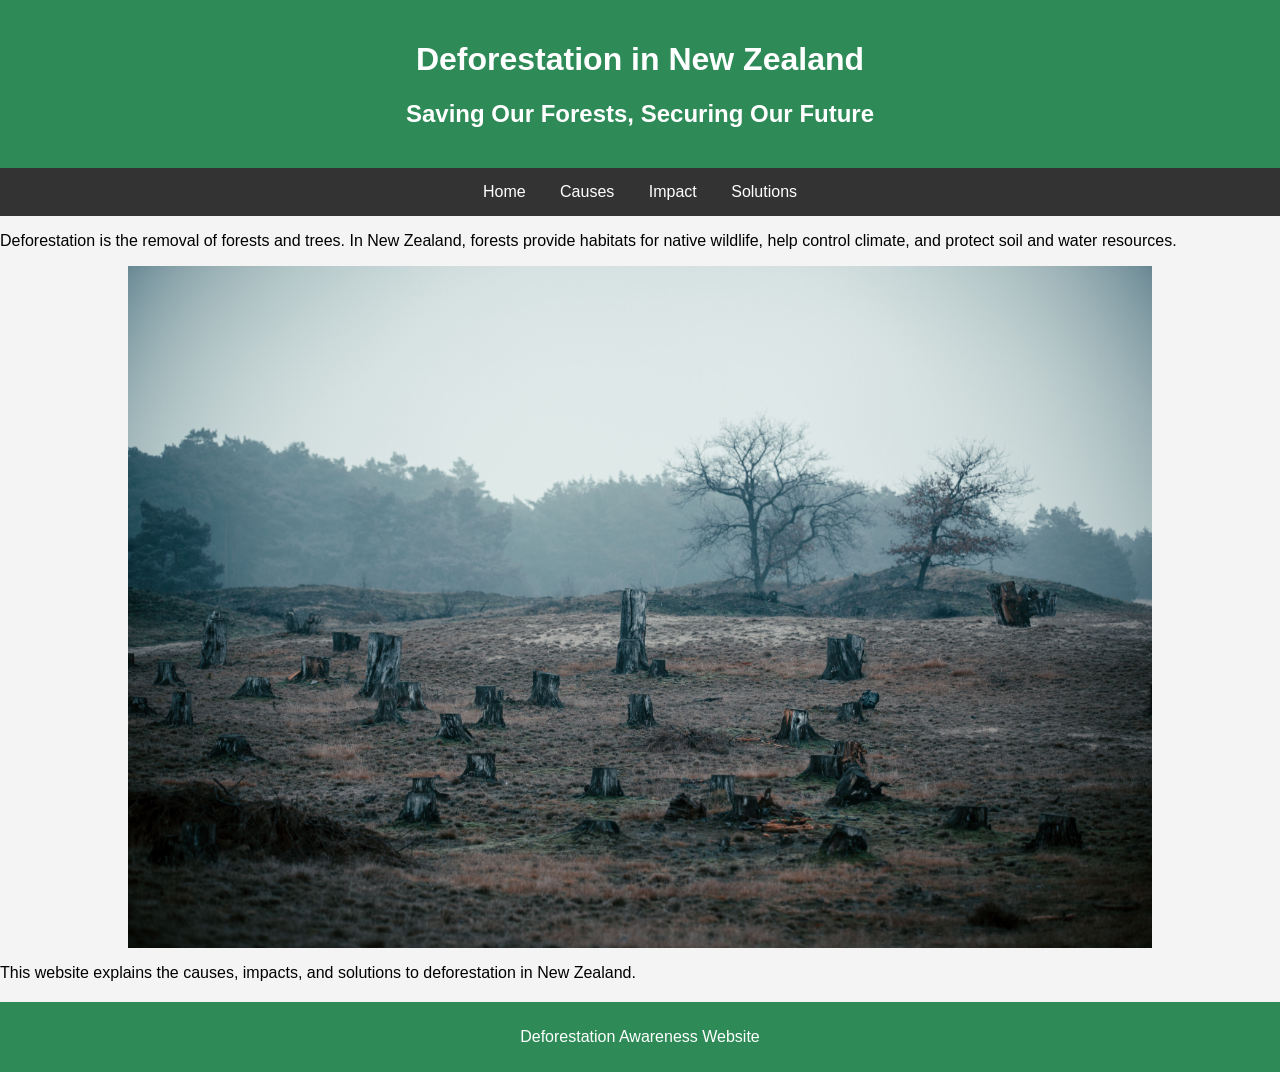
==== index.html @ ed7e1022 "i addd the heading and th picure" ====
<!DOCTYPE html>
<html>
<head>
    <title>Deforestation in New Zealand</title>
    <link rel="stylesheet" href="style.css">
</head>
<body>

<header>
    <h1>Deforestation in New Zealand</h1>
    <h2>Saving Our Forests,
Securing Our Future
</h2>
</header>

                                                               <nav>
    <a href="index.html">Home</a>
    <a href="causes.html">Causes</a>
    <a href="impact.html">Impact</a>
    <a href="solutions.html">Solutions</a>
</nav>
    <p>
        Deforestation is the removal of forests and trees. In New Zealand,
        forests provide habitats for native wildlife, help control climate,
        and protect soil and water resources.
    </p>

    <img src="image/tree.jpg" alt="New Zealand Forest">

    <p>
        This website explains the causes, impacts, and solutions to
        deforestation in New Zealand.
    </p>
</main>

<footer>
    <p>Deforestation Awareness Website</p>
</footer>


</body>
</html>
---- style.css ----
body {
    font-family: Arial, sans-serif;
    margin: 0;
    background-color: #f4f4f4;
}

header {
    background-color: #2e8b57;
    color: white;
    text-align: center;
    padding: 20px;
}

nav {
    background-color: #333;
    padding: 15px;
    text-align: center;
}

nav a {
    color: white;
    text-decoration: none;
    margin: 15px;
}

nav a:hover {
    color: lightgreen;
}

main {
    padding: 20px;
}

img {
    width: 80%;
    display: block;
    margin: auto;
}

footer {
    background-color: #2e8b57;
    color: white;
    text-align: center;
    padding: 10px;
    margin-top: 20px;
}
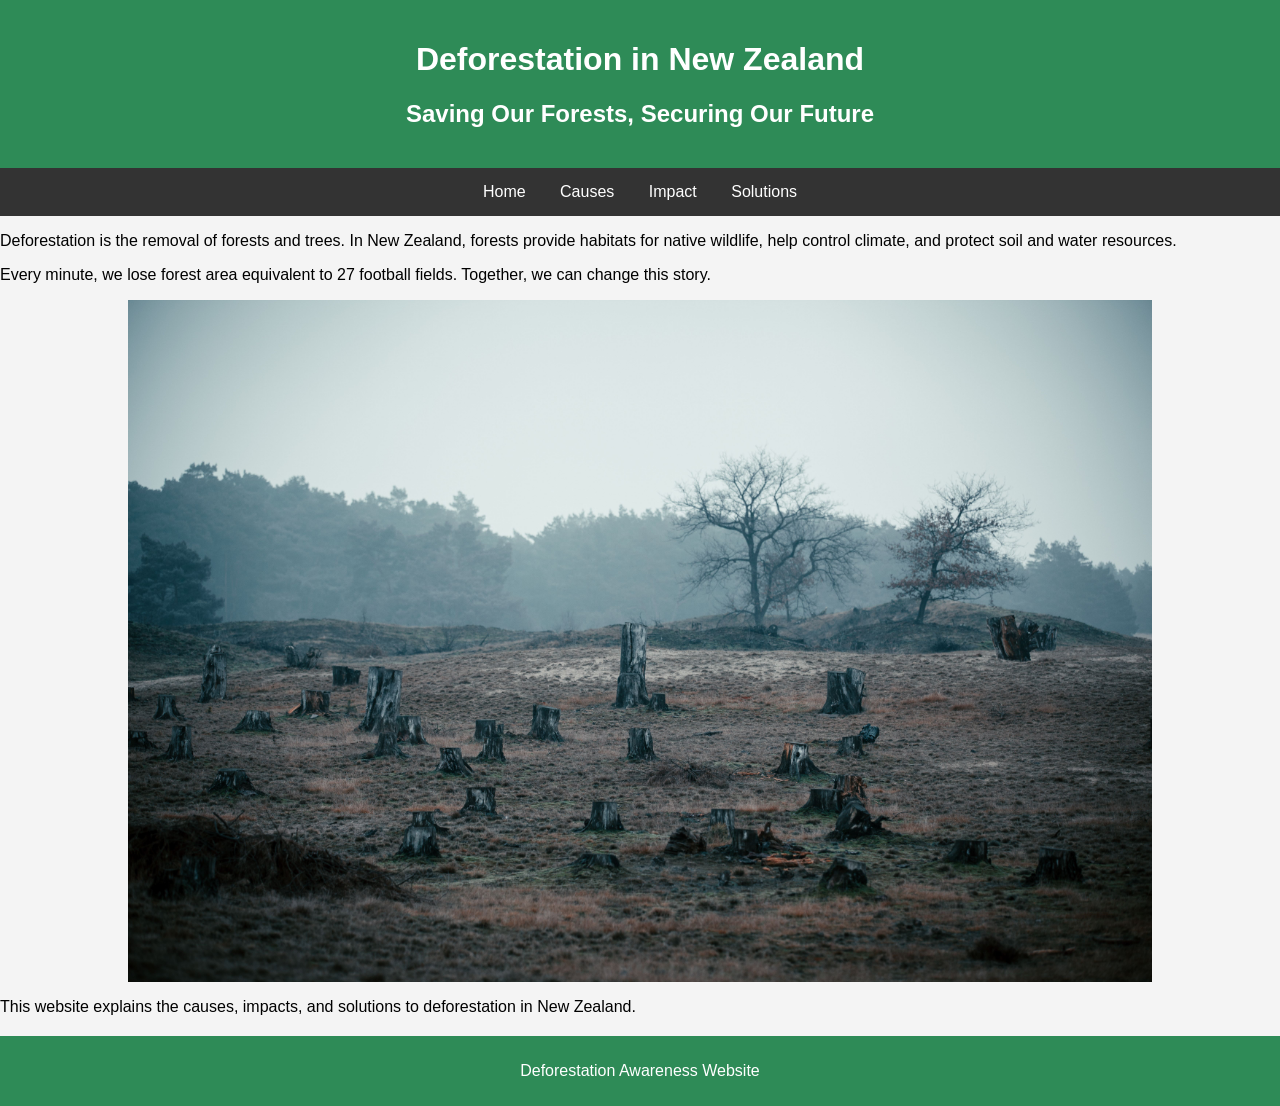
==== commit af1574b7: "i did the causes page and explored the css thing" ====
--- a/index.html
+++ b/index.html
@@ -3,6 +3,7 @@
 <head>
     <title>Deforestation in New Zealand</title>
     <link rel="stylesheet" href="style.css">
+    
 </head>
 <body>
 
@@ -19,12 +20,12 @@
     <a href="impact.html">Impact</a>
     <a href="solutions.html">Solutions</a>
 </nav>
-    <p>
-        Deforestation is the removal of forests and trees. In New Zealand,
-        forests provide habitats for native wildlife, help control climate,
-        and protect soil and water resources.
-    </p>
-
+          <p>
+              Deforestation is the removal of forests and trees. In New Zealand,
+              forests provide habitats for native wildlife, help control climate,
+               and protect soil and water resources.
+            </p>
+<p> Every minute, we lose forest area equivalent to 27 football fields. Together, we can change this story.</p>
     <img src="image/tree.jpg" alt="New Zealand Forest">
 
     <p>
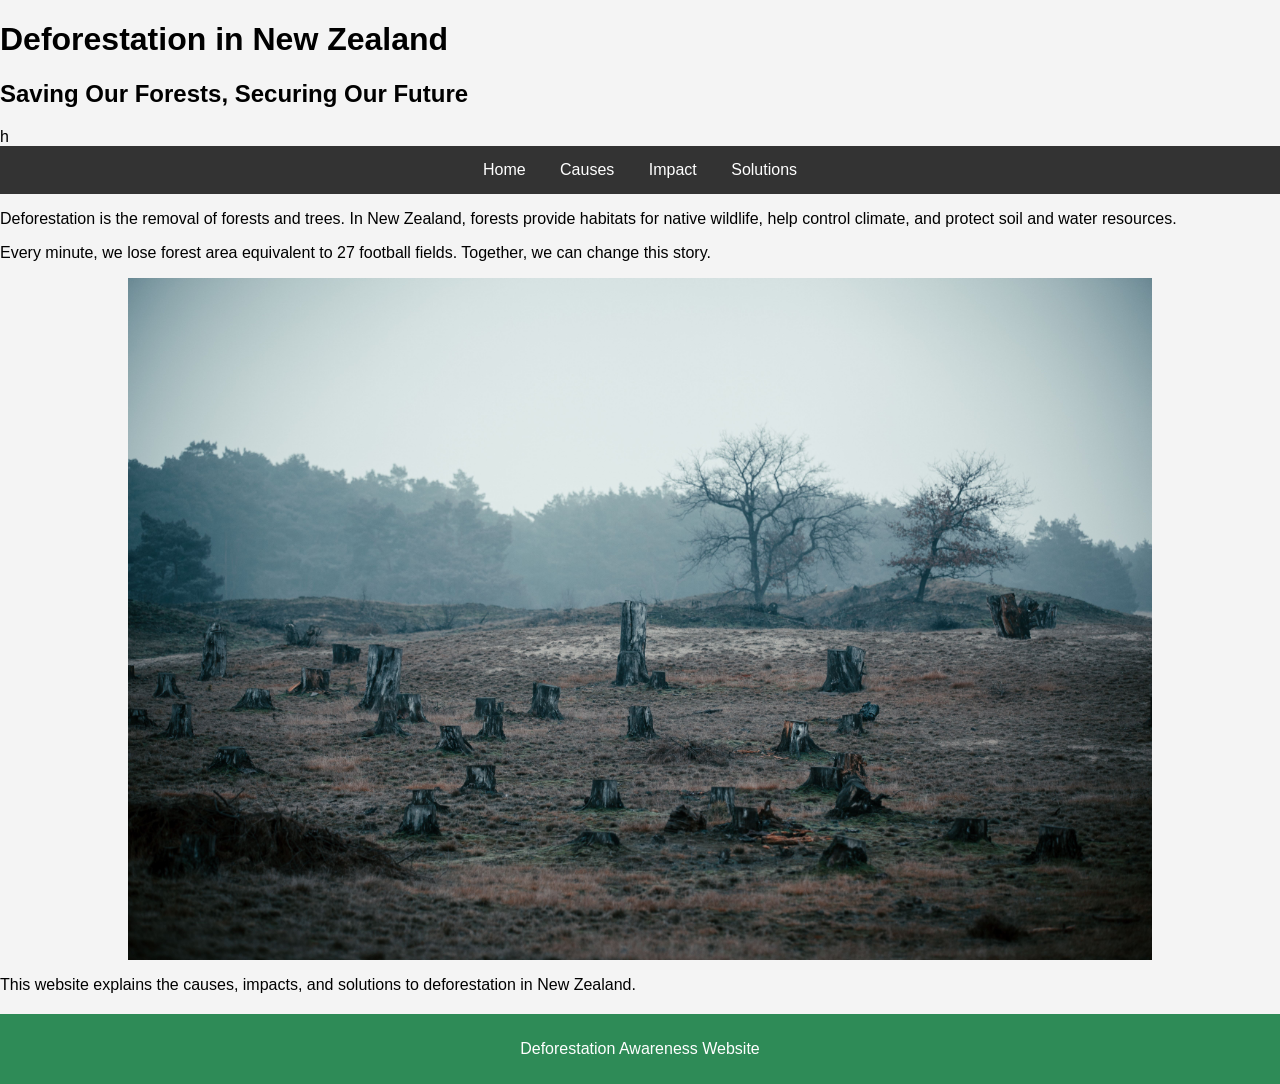
==== commit 6844d445: "i was just using w3school tdy so ge the ideas i can start doing my solution page tmrw" ====
--- a/index.html
+++ b/index.html
@@ -3,18 +3,18 @@
 <head>
     <title>Deforestation in New Zealand</title>
     <link rel="stylesheet" href="style.css">
-    
+
 </head>
 <body>
 
-<header>
+<hader>
     <h1>Deforestation in New Zealand</h1>
     <h2>Saving Our Forests,
 Securing Our Future
 </h2>
-</header>
+</hader>
 
-                                                               <nav>
+    h<nav>
     <a href="index.html">Home</a>
     <a href="causes.html">Causes</a>
     <a href="impact.html">Impact</a>
--- a/style.css
+++ b/style.css
@@ -43,4 +43,4 @@
     text-align: center;
     padding: 10px;
     margin-top: 20px;
-}+}
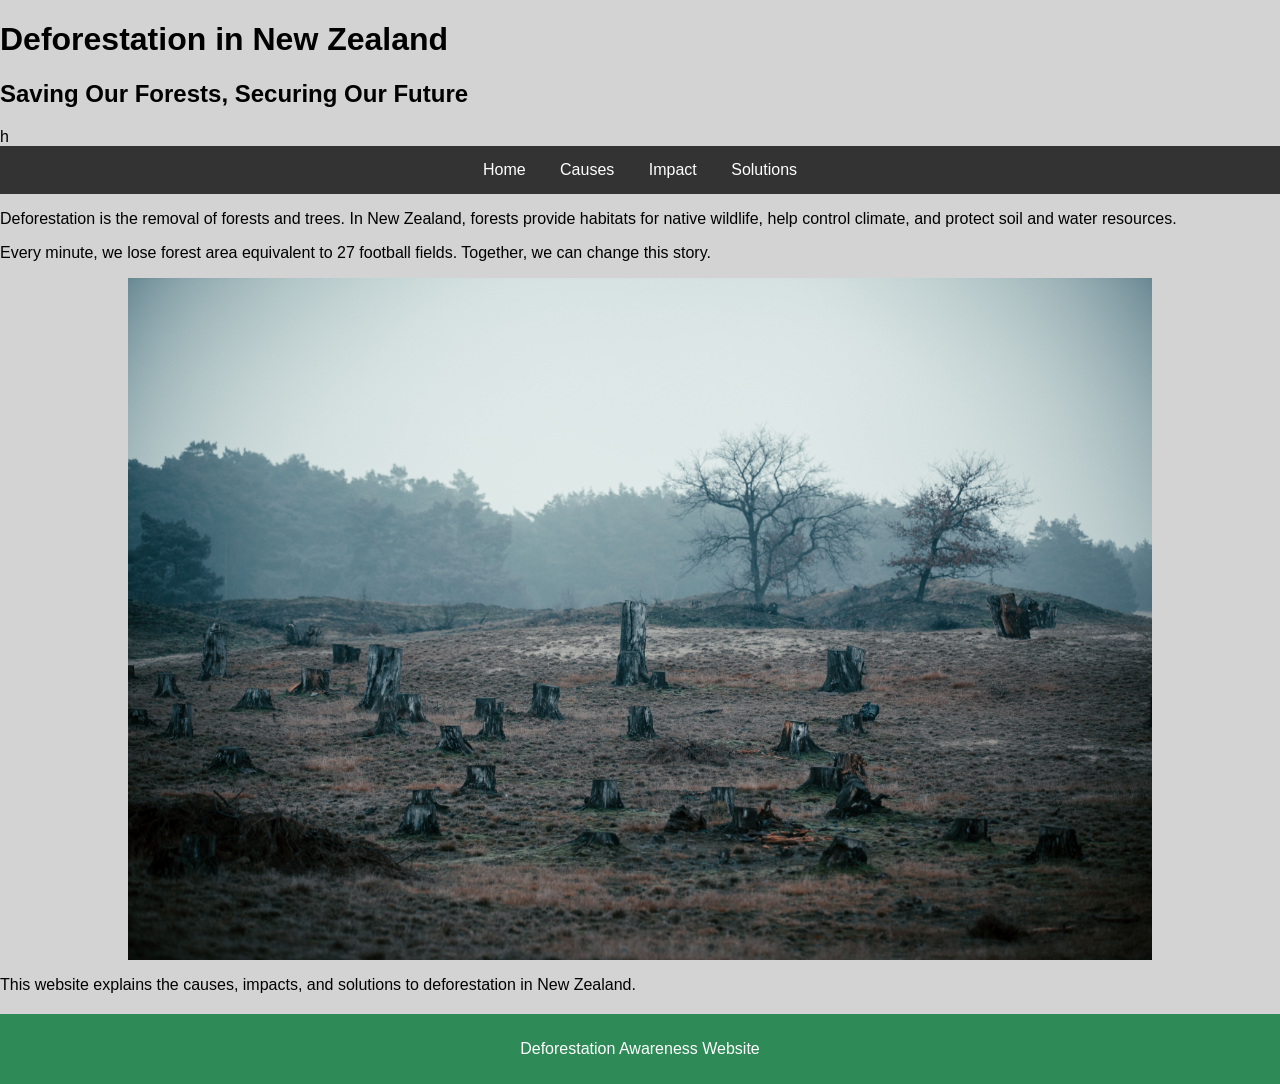
==== commit 76750af7: "i fimshed my index page fully and im gonna start adding more deatil into it" ====
--- a/index.html
+++ b/index.html
@@ -26,7 +26,7 @@
                and protect soil and water resources.
             </p>
 <p> Every minute, we lose forest area equivalent to 27 football fields. Together, we can change this story.</p>
-    <img src="image/tree.jpg" alt="New Zealand Forest">
+<img src="image/tree.jpg" alt="New Zealand Forest">
 
     <p>
         This website explains the causes, impacts, and solutions to
@@ -40,4 +40,7 @@
 
 
 </body>
-</html>+</html>
+
+
+
--- a/style.css
+++ b/style.css
@@ -44,3 +44,7 @@
     padding: 10px;
     margin-top: 20px;
 }
+body {
+  background-color: lightgrey;
+}
+
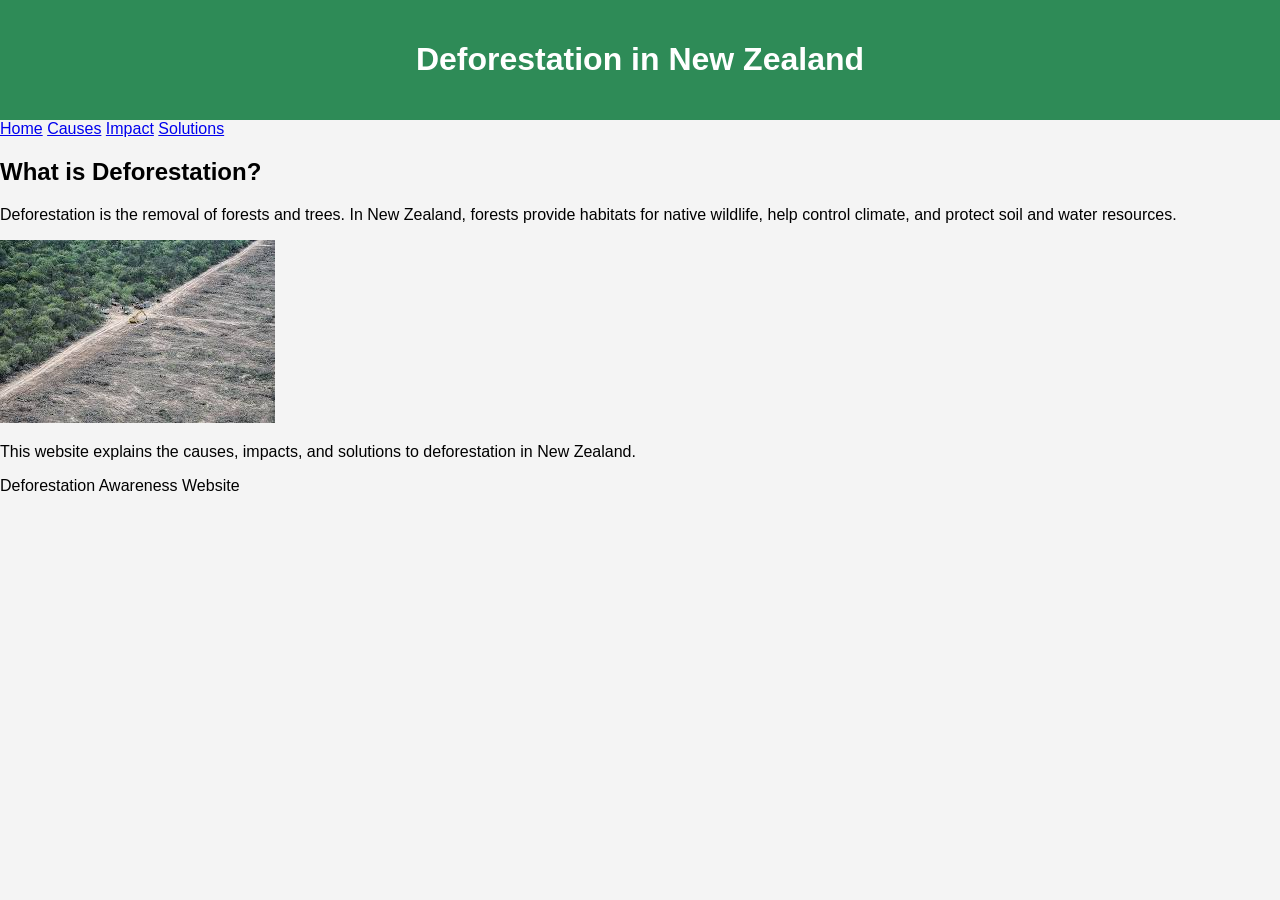
==== commit e243d7c2: "i completed my causes page" ====
--- a/index.html
+++ b/index.html
@@ -3,30 +3,31 @@
 <head>
     <title>Deforestation in New Zealand</title>
     <link rel="stylesheet" href="style.css">
-
 </head>
 <body>
 
-<hader>
+<header>
     <h1>Deforestation in New Zealand</h1>
-    <h2>Saving Our Forests,
-Securing Our Future
-</h2>
-</hader>
+</header>
 
-    h<nav>
+
+<nav>
     <a href="index.html">Home</a>
     <a href="causes.html">Causes</a>
     <a href="impact.html">Impact</a>
     <a href="solutions.html">Solutions</a>
 </nav>
-          <p>
-              Deforestation is the removal of forests and trees. In New Zealand,
-              forests provide habitats for native wildlife, help control climate,
-               and protect soil and water resources.
-            </p>
-<p> Every minute, we lose forest area equivalent to 27 football fields. Together, we can change this story.</p>
-<img src="image/tree.jpg" alt="New Zealand Forest">
+
+<main>
+    <h2>What is Deforestation?</h2>
+
+    <p>
+        Deforestation is the removal of forests and trees. In New Zealand,
+        forests provide habitats for native wildlife, help control climate,
+        and protect soil and water resources.
+    </p>
+
+ <img src="image/deforestation.jpg" height="183" width="275"/>
 
     <p>
         This website explains the causes, impacts, and solutions to
@@ -38,7 +39,6 @@
     <p>Deforestation Awareness Website</p>
 </footer>
 
-
 </body>
 </html>
 
--- a/style.css
+++ b/style.css
@@ -9,7 +9,6 @@
     color: white;
     text-align: center;
     padding: 20px;
-}
 
 nav {
     background-color: #333;
@@ -45,6 +44,5 @@
     margin-top: 20px;
 }
 body {
-  background-color: lightgrey;
+  background-color: ForestGreen;
 }
-
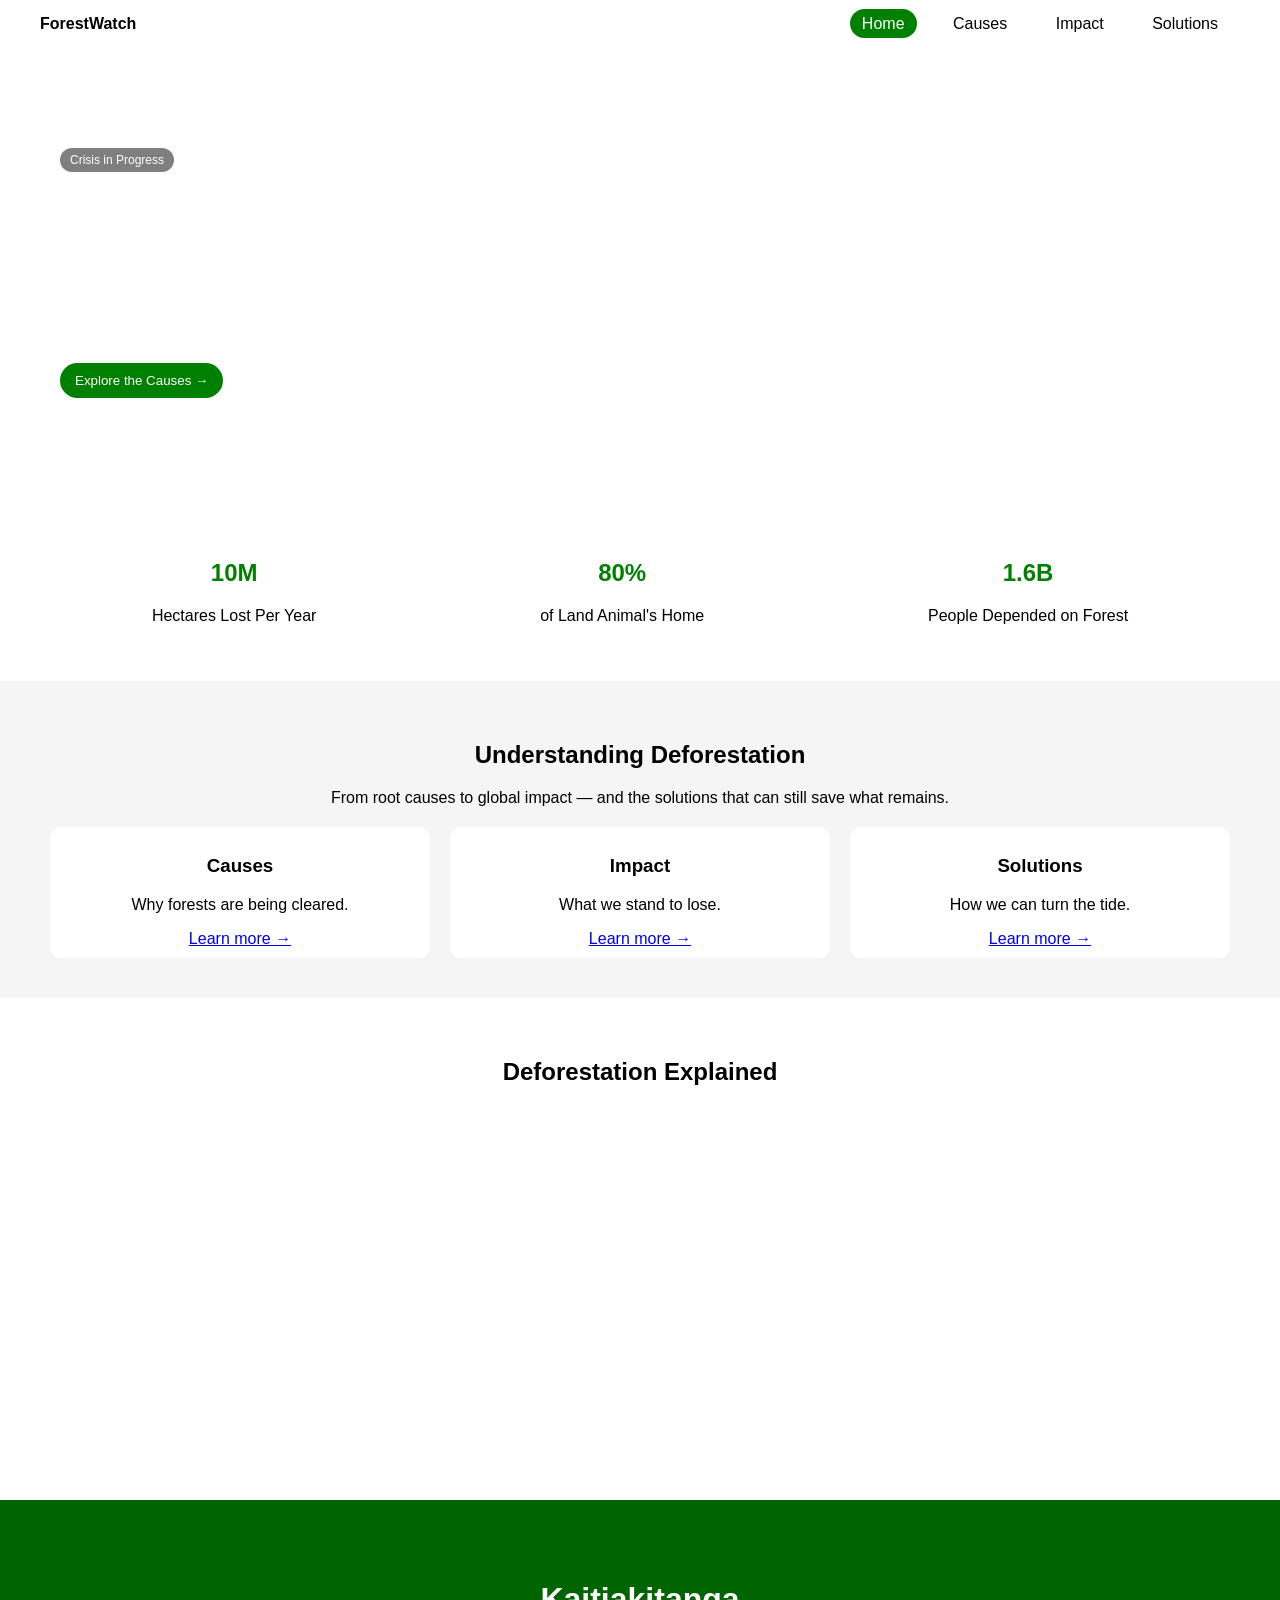
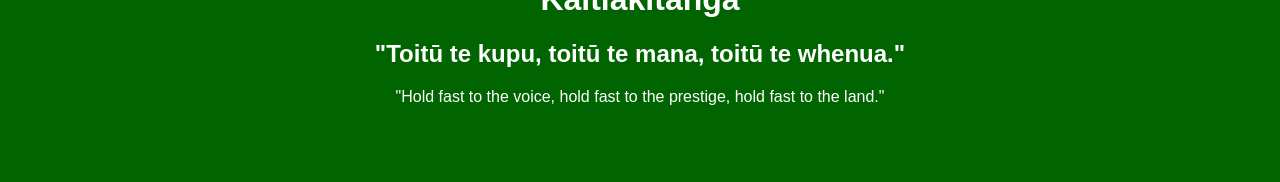
==== commit 6c6e4051: "i chnged the whole website because it wasn't lookng good and had less words then images so im doing " ====
--- a/index.html
+++ b/index.html
@@ -1,46 +1,105 @@
 <!DOCTYPE html>
-<html>
+<html lang="en">
 <head>
-    <title>Deforestation in New Zealand</title>
-    <link rel="stylesheet" href="style.css">
+<meta charset="UTF-8">
+<title>ForestWatch</title>
+<link rel="stylesheet" href="style.css">
 </head>
 <body>
 
-<header>
-    <h1>Deforestation in New Zealand</h1>
-</header>
+<!-- NAVBAR -->
+<div class="nav">
+<div class="logo"> ForestWatch</div>
 
+<div class="links">
+<a class="active" href="index.html">Home</a>
+<a href="causes.html">Causes</a>
+<a href="impact.html">Impact</a>
+<a href="Solution.html">Solutions</a>
+</div>
+</div>
 
-<nav>
-    <a href="index.html">Home</a>
-    <a href="causes.html">Causes</a>
-    <a href="impact.html">Impact</a>
-    <a href="solutions.html">Solutions</a>
-</nav>
+<!-- HERO SECTION -->
+<div class="hero">
 
-<main>
-    <h2>What is Deforestation?</h2>
+<div class="badge">Crisis in Progress</div>
 
-    <p>
-        Deforestation is the removal of forests and trees. In New Zealand,
-        forests provide habitats for native wildlife, help control climate,
-        and protect soil and water resources.
-    </p>
+<h1>Our Forests Are<br><i>Disappearing</i></h1>
 
- <img src="image/deforestation.jpg" height="183" width="275"/>
+<p>
+Every year, 10 million hectares of forest are lost.
+Explore the causes, understand the impact, and discover how we can reverse the damage.
+</p>
 
-    <p>
-        This website explains the causes, impacts, and solutions to
-        deforestation in New Zealand.
-    </p>
-</main>
+<button class="btn1">Explore the Causes →</button>
+<button class="btn2">See Solutions</button>
 
-<footer>
-    <p>Deforestation Awareness Website</p>
-</footer>
+</div>
+
+<!-- STATS SECTION -->
+<div class="stats">
+
+<div class="box">
+<h2>10M</h2>
+<p>Hectares Lost Per Year</p>
+</div>
+
+<div class="box">
+<h2>80%</h2>
+<p>of Land Animal's Home</p>
+</div>
+
+<div class="box">
+<h2>1.6B</h2>
+<p>People Depended on Forest</p>
+</div>
+
+</div>
+
+<!-- INFO SECTION -->
+<div class="info">
+
+<h2>Understanding Deforestation</h2>
+<p class="sub">From root causes to global impact — and the solutions that can still save what remains.</p>
+
+<div class="cards">
+
+<div class="card">
+<h3>Causes</h3>
+<p>Why forests are being cleared.</p>
+<a href="#">Learn more →</a>
+</div>
+
+<div class="card">
+<h3>Impact</h3>
+<p>What we stand to lose.</p>
+<a href="#">Learn more →</a>
+</div>
+
+<div class="card">
+<h3>Solutions</h3>
+<p>How we can turn the tide.</p>
+<a href="#">Learn more →</a>
+</div>
+
+</div>
+
+</div>
+
+<!-- VIDEO SECTION -->
+<div class="video">
+
+<h2>Deforestation Explained</h2>
+<iframe width="600" height="350" src="https://www.youtube.com/embed/vJnnrpSDWPI?si=j_73FtC376vQ_FWY" title="YouTube video player" frameborder="0" allow="accelerometer; autoplay; clipboard-write; encrypted-media; gyroscope; picture-in-picture; web-share" referrerpolicy="strict-origin-when-cross-origin" allowfullscreen></iframe>
+</div>
+
+<!-- BOTTOM SECTION -->
+<div class="bottom">
+<h1> Kaitiakitanga </h1>
+<h2>"Toitū te kupu, toitū te mana, toitū te whenua."</h2>
+<p>"Hold fast to the voice, hold fast to the prestige, hold fast to the land."</p>
+
+</div>
 
 </body>
 </html>
-
-
-
--- a/style.css
+++ b/style.css
@@ -1,48 +1,122 @@
-body {
-    font-family: Arial, sans-serif;
-    margin: 0;
-    background-color: #f4f4f4;
+/* BODY */
+body{
+margin:0;
+font-family:Arial;
 }
 
-header {
-    background-color: #2e8b57;
-    color: white;
-    text-align: center;
-    padding: 20px;
-
-nav {
-    background-color: #333;
-    padding: 15px;
-    text-align: center;
+/* NAVBAR */
+.nav{
+display:flex;
+justify-content:space-between;
+align-items:center;
+padding:15px 40px;
+background:white;
 }
 
-nav a {
-    color: white;
-    text-decoration: none;
-    margin: 15px;
+.logo{
+font-weight:bold;
 }
 
-nav a:hover {
-    color: lightgreen;
+.links a{
+margin:0 10px;
+text-decoration:none;
+color:black;
+padding:6px 12px;
+border-radius:20px;
 }
 
-main {
-    padding: 20px;
+.links .active{
+background:green;
+color:white;
 }
 
-img {
-    width: 80%;
-    display: block;
-    margin: auto;
+/* HERO */
+.hero{
+background-image:url("image/forest.jpg");
+background-size:cover;
+color:white;
+padding:100px 60px;
+position:relative;
 }
 
-footer {
-    background-color: #2e8b57;
-    color: white;
-    text-align: center;
-    padding: 10px;
-    margin-top: 20px;
+.badge{
+background:rgba(0,0,0,0.5);
+display:inline-block;
+padding:5px 10px;
+border-radius:20px;
+font-size:12px;
 }
-body {
-  background-color: ForestGreen;
+
+.hero h1{
+font-size:50px;
+margin:20px 0;
 }
+
+.btn1{
+background:green;
+color:white;
+padding:10px 15px;
+border:none;
+border-radius:20px;
+}
+
+.btn2{
+background:transparent;
+color:white;
+padding:10px 15px;
+border:1px solid white;
+border-radius:20px;
+margin-left:10px;
+}
+
+/* STATS */
+.stats{
+display:flex;
+justify-content:space-around;
+padding:40px;
+background:white;
+text-align:center;
+}
+
+.stats h2{
+color:green;
+}
+
+/* INFO */
+.info{
+padding:40px;
+background:#f5f5f5;
+text-align:center;
+}
+
+.cards{
+display:flex;
+justify-content:space-around;
+margin-top:20px;
+}
+
+.card{
+background:white;
+width:30%;
+padding:10px;
+border-radius:10px;
+}
+
+.card img{
+width:100%;
+border-radius:10px;
+}
+
+/* VIDEO */
+.video{
+text-align:center;
+padding:40px;
+}
+
+/* BOTTOM */
+.bottom{
+background:darkgreen;
+color:white;
+text-align:center;
+padding:60px;
+}
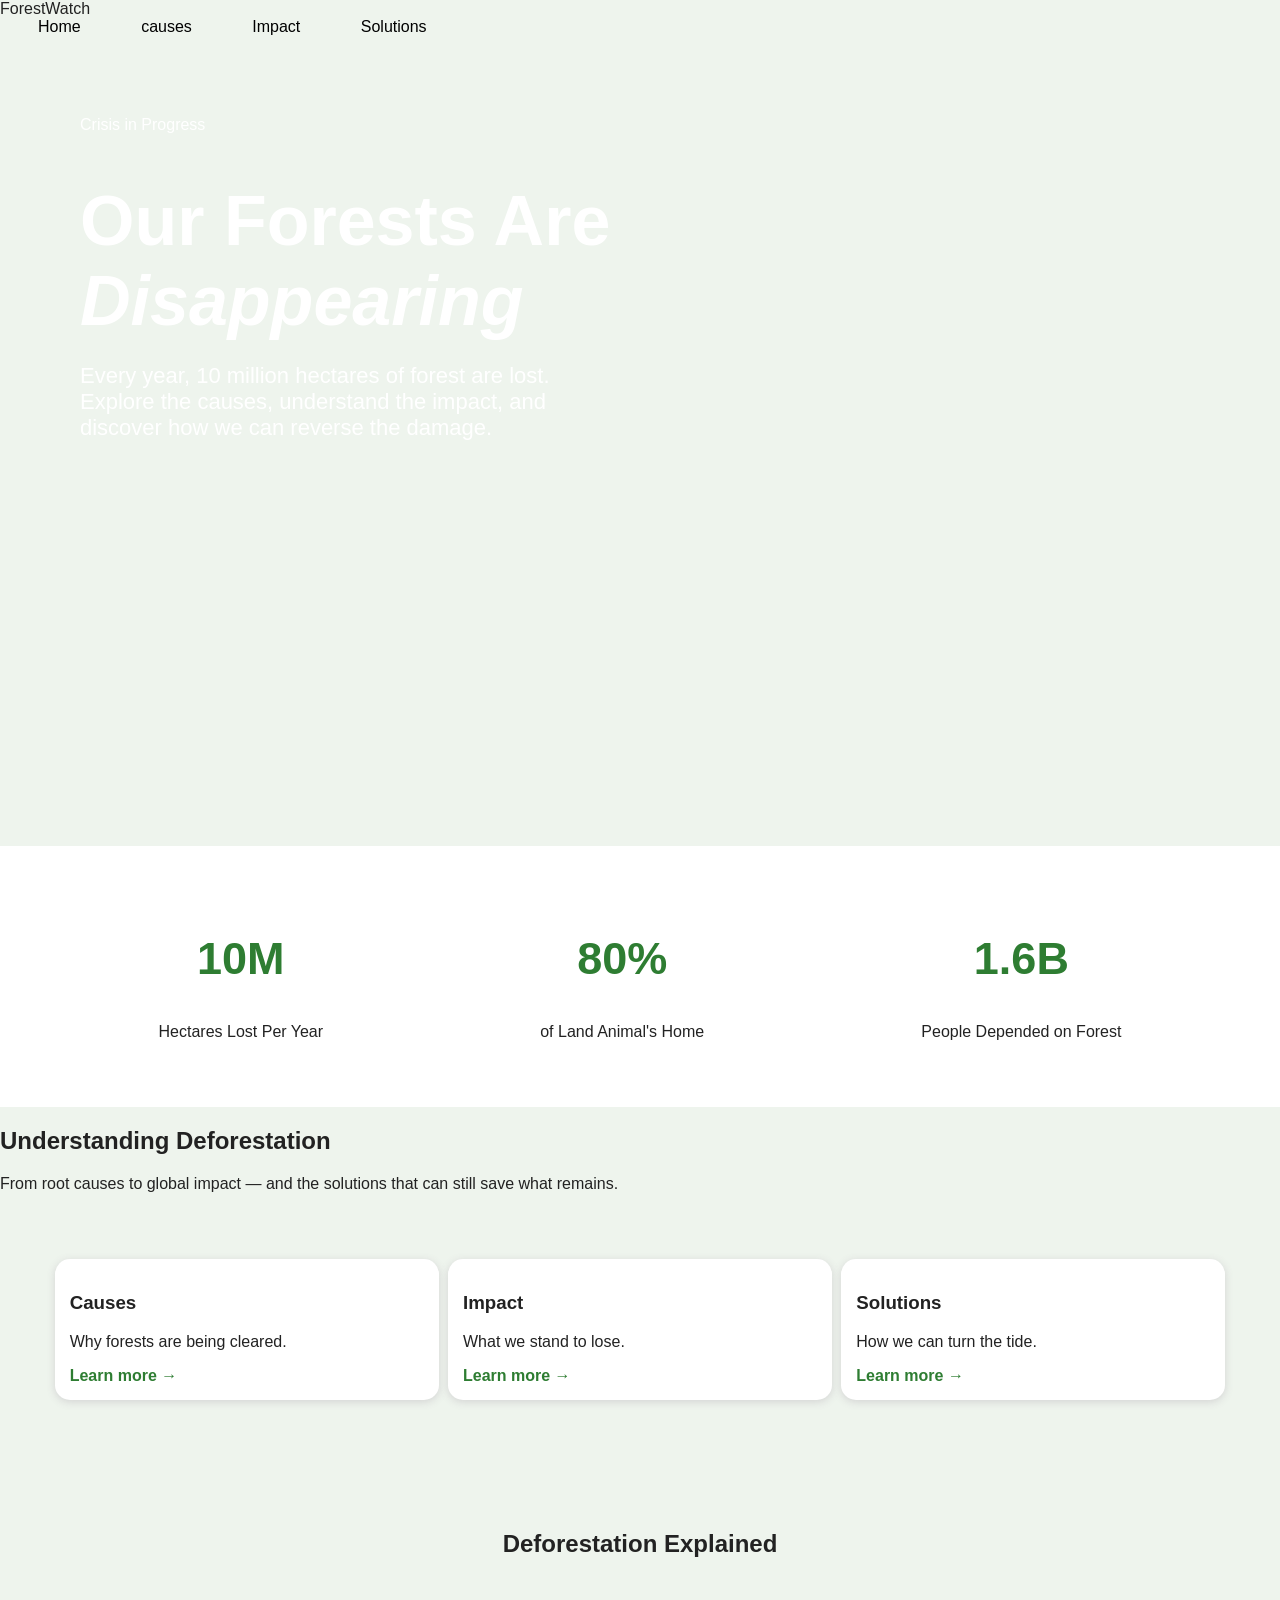
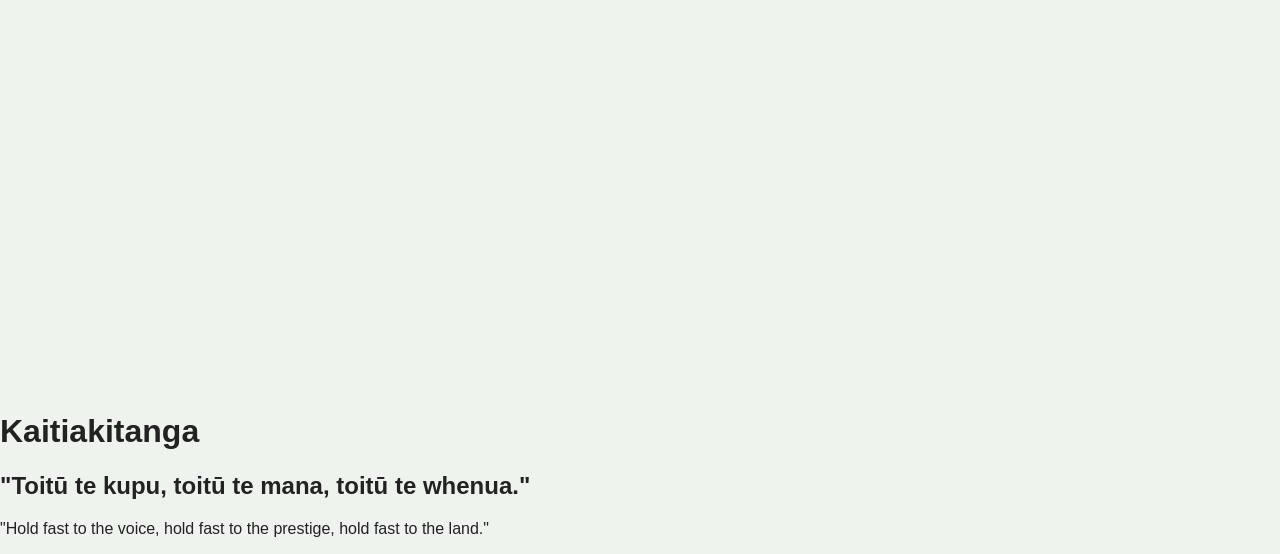
==== commit 74d97cb6: "im halfway into the causes page." ====
--- a/index.html
+++ b/index.html
@@ -11,13 +11,19 @@
 <div class="nav">
 <div class="logo"> ForestWatch</div>
 
-<div class="links">
-<a class="active" href="index.html">Home</a>
-<a href="causes.html">Causes</a>
+<div class="menu">
+
+<a href="index.html">Home</a>
+
+<a href="causes.html">causes</a>
+
 <a href="impact.html">Impact</a>
-<a href="Solution.html">Solutions</a>
+
+<a href="Solutions.html">Solutions</a>
 </div>
+
 </div>
+
 
 <!-- HERO SECTION -->
 <div class="hero">
@@ -30,9 +36,6 @@
 Every year, 10 million hectares of forest are lost.
 Explore the causes, understand the impact, and discover how we can reverse the damage.
 </p>
-
-<button class="btn1">Explore the Causes →</button>
-<button class="btn2">See Solutions</button>
 
 </div>
 
--- a/style.css
+++ b/style.css
@@ -1,105 +1,208 @@
 /* BODY */
+
 body{
 margin:0;
-font-family:Arial;
-}
-
-/* NAVBAR */
-.nav{
+font-family:Arial, sans-serif;
+background-color:#eef4ed;
+color:#222;
+}
+
+/* NAVIGATION BAR */
+
+.navbar{
 display:flex;
 justify-content:space-between;
 align-items:center;
+background-color:white;
 padding:15px 40px;
-background:white;
-}
-
-.logo{
-font-weight:bold;
-}
-
-.links a{
-margin:0 10px;
+}
+
+.logo h2{
+margin:0;
+color:#1f5d2b;
+}
+
+.menu a{
 text-decoration:none;
 color:black;
-padding:6px 12px;
+margin-left:20px;
+padding:10px 18px;
 border-radius:20px;
 }
 
-.links .active{
-background:green;
-color:white;
-}
-
-/* HERO */
+.menu a:hover{
+background-color:#2e7d32;
+color:white;
+}
+
+.active{
+background-color:#2e7d32;
+color:white !important;
+}
+
+/* HOME HERO */
+
 .hero{
 background-image:url("image/forest.jpg");
 background-size:cover;
-color:white;
-padding:100px 60px;
-position:relative;
-}
-
-.badge{
-background:rgba(0,0,0,0.5);
+background-position:center;
+height:650px;
+padding:80px;
+color:white;
+}
+
+.hero h1{
+font-size:70px;
+margin-bottom:20px;
+}
+
+.hero p{
+font-size:22px;
+width:45%;
+}
+
+.button{
 display:inline-block;
-padding:5px 10px;
+padding:12px 25px;
+background-color:#2e7d32;
+color:white;
+text-decoration:none;
+border-radius:30px;
+margin-top:20px;
+}
+
+/* CAUSES HERO */
+
+.hero2{
+background-image:url("image/logs.jpg");
+background-size:cover;
+background-position:center;
+padding:120px 80px;
+color:#10240f;
+}
+
+.hero2 h4{
+display:inline-block;
+background:#d7f2d6;
+padding:10px 18px;
 border-radius:20px;
-font-size:12px;
-}
-
-.hero h1{
-font-size:50px;
+letter-spacing:2px;
+}
+
+.hero2 h1{
+font-size:70px;
 margin:20px 0;
 }
 
-.btn1{
-background:green;
-color:white;
-padding:10px 15px;
-border:none;
+.hero2 p{
+font-size:22px;
+width:60%;
+}
+
+/* INTRO */
+
+.intro{
+display:flex;
+justify-content:space-between;
+padding:60px;
+}
+
+.text{
+width:60%;
+}
+
+.facts{
+width:30%;
+}
+
+.facts h3{
+background:#dff0dc;
+padding:20px;
+border-radius:15px;
+color:#1f5d2b;
+margin-bottom:10px;
+}
+
+/* CAUSE SECTIONS */
+
+.section{
+display:flex;
+justify-content:space-between;
+align-items:center;
+padding:50px 70px;
+}
+
+.image{
+width:45%;
+}
+
+.image img{
+width:100%;
 border-radius:20px;
 }
 
-.btn2{
-background:transparent;
-color:white;
-padding:10px 15px;
-border:1px solid white;
-border-radius:20px;
-margin-left:10px;
-}
-
-/* STATS */
+.content{
+width:45%;
+}
+
+.content h2{
+color:#1f5d2b;
+font-size:35px;
+}
+
+.content p{
+line-height:30px;
+}
+
+/* VIDEO */
+
+.video{
+text-align:center;
+padding:60px;
+}
+
+.video iframe{
+border-radius:15px;
+}
+
+/* FOOTER */
+
+.footer{
+background:#1f5d2b;
+color:white;
+text-align:center;
+padding:60px;
+}
+
+/* HOME STATS */
+
 .stats{
 display:flex;
 justify-content:space-around;
-padding:40px;
 background:white;
+padding:50px;
 text-align:center;
 }
 
-.stats h2{
-color:green;
-}
-
-/* INFO */
-.info{
-padding:40px;
-background:#f5f5f5;
-text-align:center;
-}
+.box h2{
+color:#2e7d32;
+font-size:45px;
+}
+
+/* HOME CARDS */
 
 .cards{
 display:flex;
 justify-content:space-around;
-margin-top:20px;
+padding:50px;
 }
 
 .card{
+width:30%;
 background:white;
-width:30%;
-padding:10px;
-border-radius:10px;
+border-radius:15px;
+padding:15px;
+box-shadow:0px 2px 8px lightgrey;
 }
 
 .card img{
@@ -107,16 +210,8 @@
 border-radius:10px;
 }
 
-/* VIDEO */
-.video{
-text-align:center;
-padding:40px;
-}
-
-/* BOTTOM */
-.bottom{
-background:darkgreen;
-color:white;
-text-align:center;
-padding:60px;
-}
+.card a{
+text-decoration:none;
+color:#2e7d32;
+font-weight:bold;
+}
